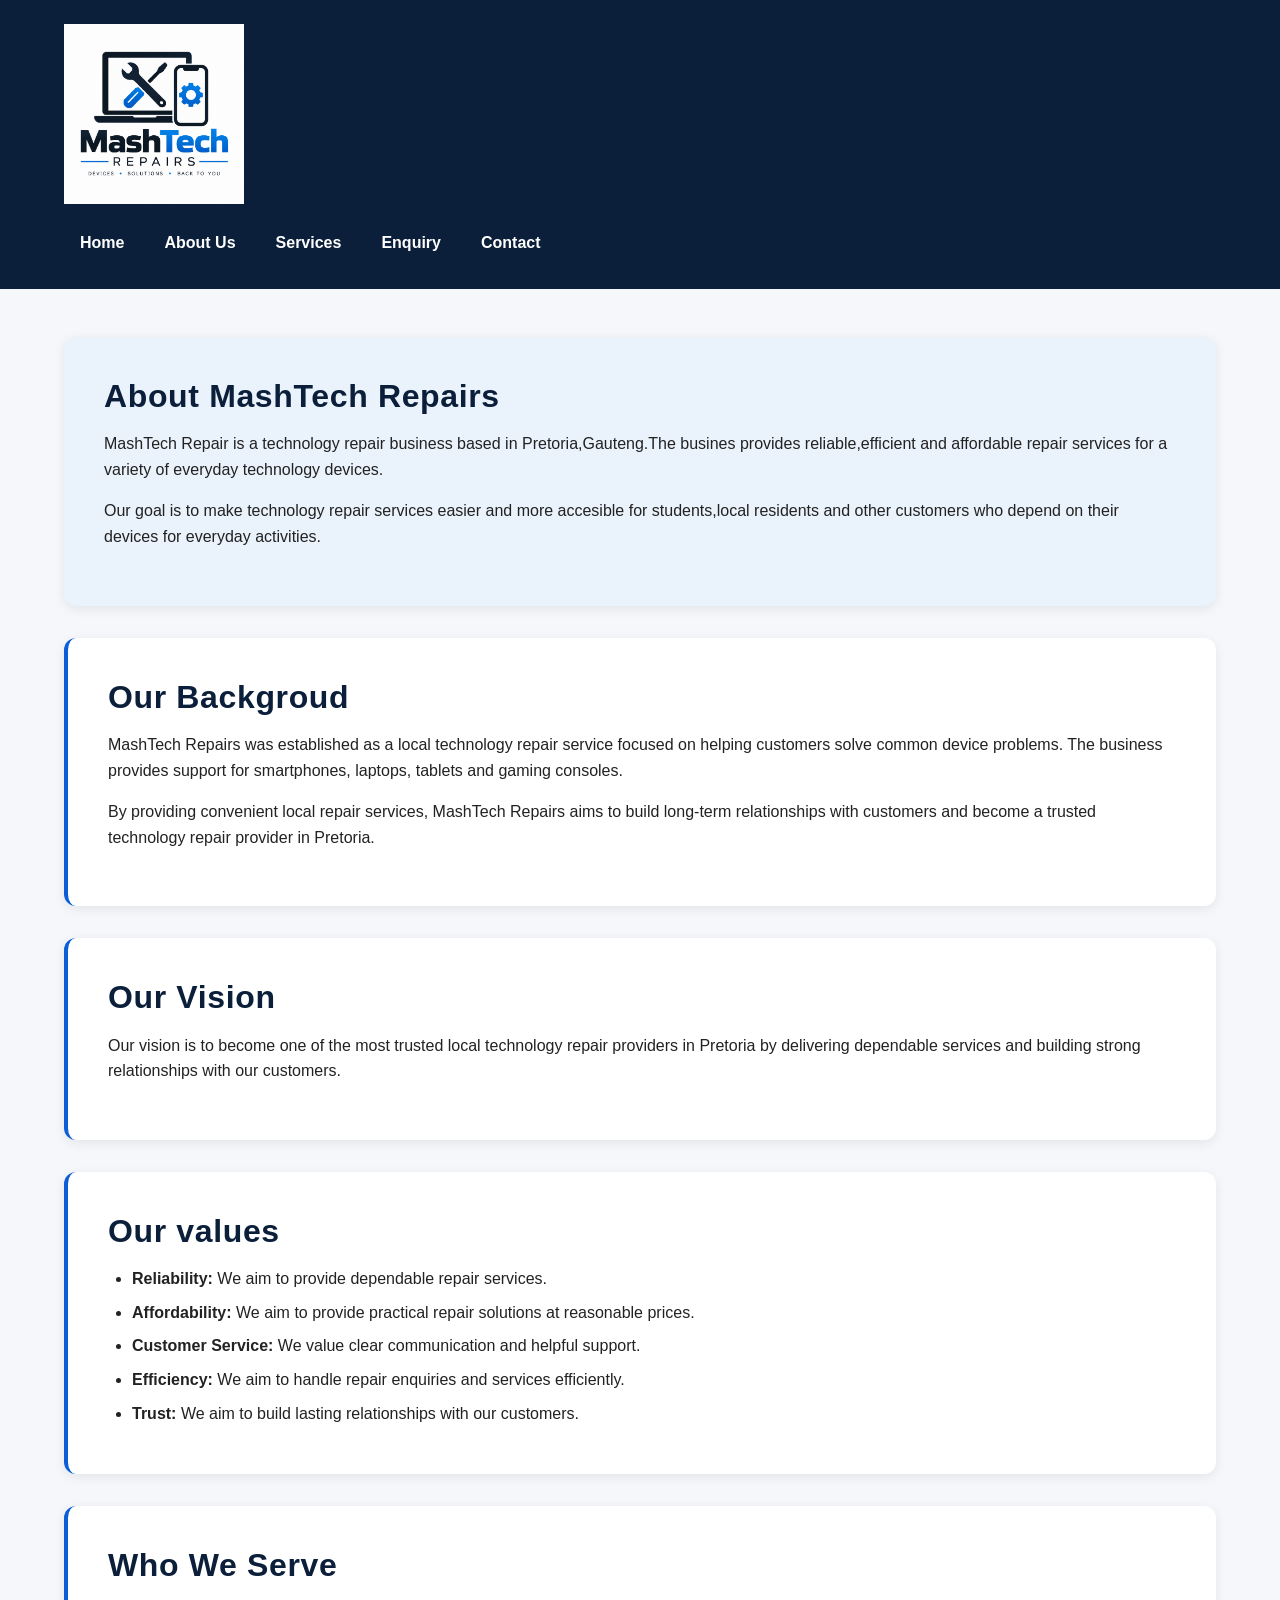
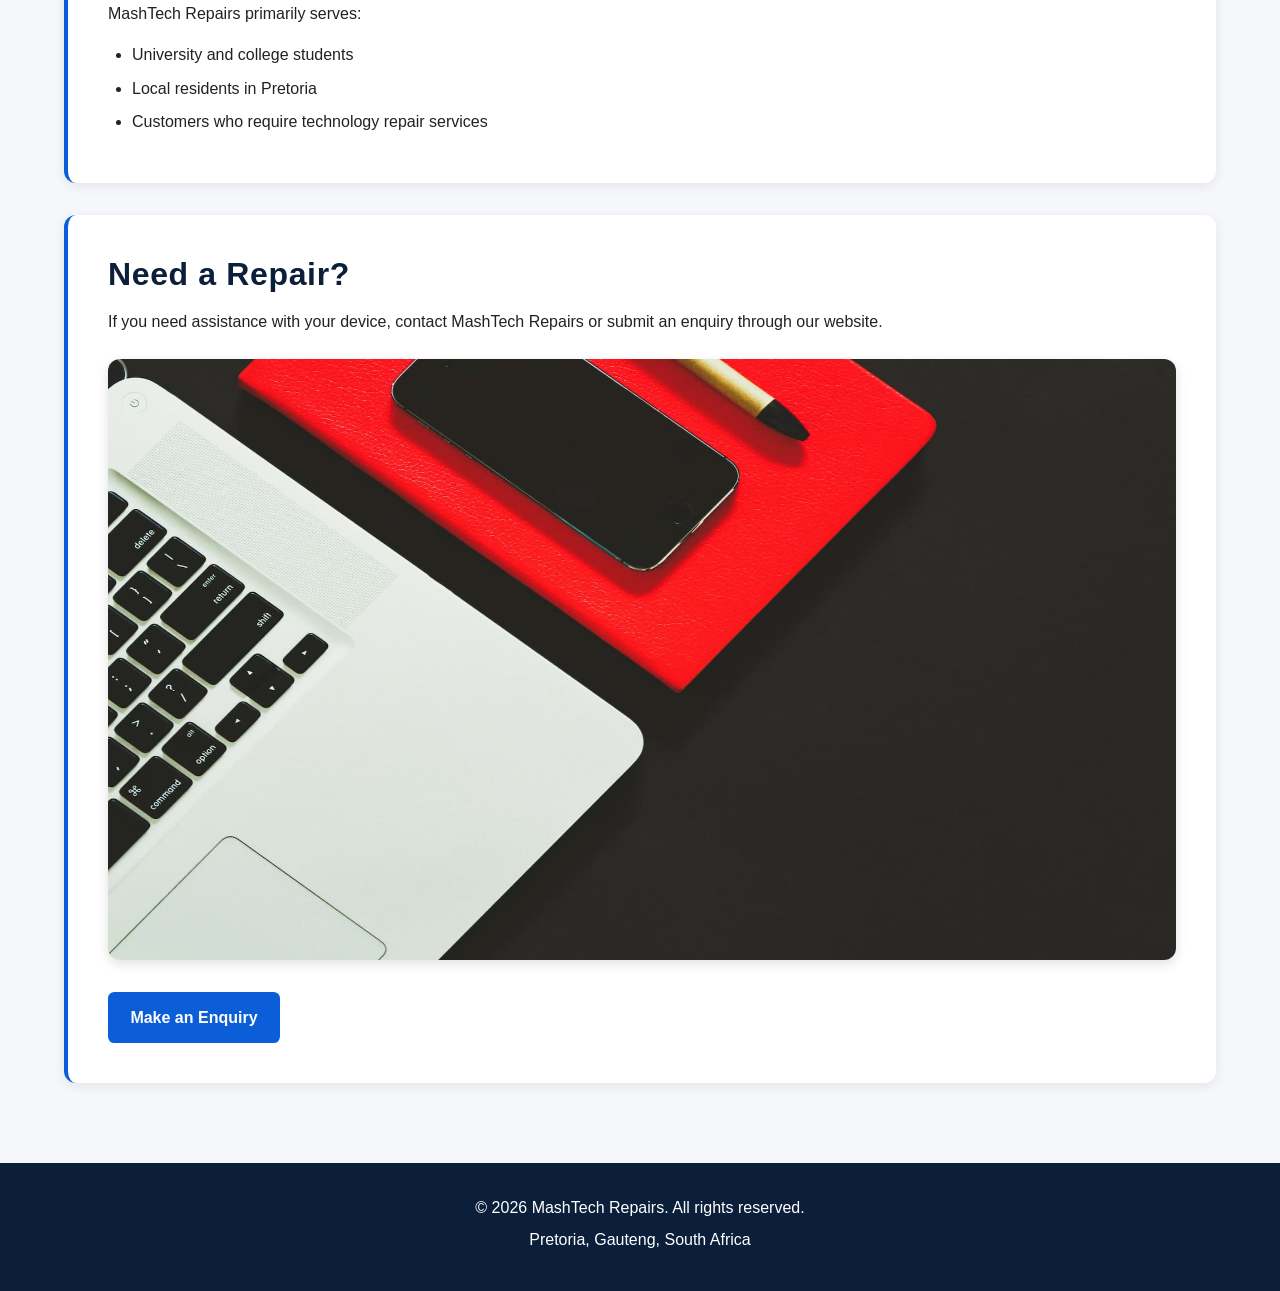
==== about.html @ 8fb37210 "Complete WEDE5020 Part 2 styling and responsive design" ====
<!DOCTYPE html>
<html lang="en">
<head>
    <meta charset="UTF-8">
    <meta name="viewport" content="width=device-width, initial-scale=1.0">
    <title>About us | MashTech Repairs</title>
    <link rel="stylesheet" href="css_assets/subpages.css">
</head>
<body>
     
    <header>
    <a href="index.html" class="logo-link">
        <img src="_images/page/mashtech-logo.png" alt="MashTech Repairs logo">
    </a>

    <nav>
        <a href="index.html">Home</a>
        <a href="about.html">About Us</a>
        <a href="services.html">Services</a>
        <a href="enquiry.html">Enquiry</a>
        <a href="contact.html">Contact</a>
    </nav>
</header>

   <main>

    <section>
        <h2>About MashTech Repairs</h2>

        <p>
             MashTech Repair is a technology repair business based in
             Pretoria,Gauteng.The busines provides reliable,efficient 
             and affordable repair services for a variety of everyday 
             technology devices. 
        </p>

        <p>
            Our goal is to make technology repair services easier and more
            accesible for students,local residents and other customers 
            who depend on their devices for everyday activities.
        </p>
    </section>

    <section>
         <h2>Our Backgroud</h2>

         <p>
                MashTech Repairs was established as a local technology repair
                service focused on helping customers solve common device
                problems. The business provides support for smartphones,
                laptops, tablets and gaming consoles.
         </p>
        
         <p>
                By providing convenient local repair services, MashTech Repairs
                aims to build long-term relationships with customers and become
                a trusted technology repair provider in Pretoria.
         </p>
     </section>

     <section>
        <h2>Our Vision</h2>

        <p>
                Our vision is to become one of the most trusted local technology
                repair providers in Pretoria by delivering dependable services
                and building strong relationships with our customers. 
        </p>
     </section>

     <section>
        <h2>Our values</h2>
            
            <ul>
                <li><strong>Reliability:</strong> We aim to provide dependable repair services.</li>

                <li><strong>Affordability:</strong> We aim to provide practical repair solutions at reasonable prices.</li>

                <li><strong>Customer Service:</strong> We value clear communication and helpful support.</li>

                <li><strong>Efficiency:</strong> We aim to handle repair enquiries and services efficiently.</li>

                <li><strong>Trust:</strong> We aim to build lasting relationships with our customers.</li>
            </ul>
        </section>

        <section>
        <h2>Who We Serve</h2>

            <p>
                MashTech Repairs primarily serves:
            </p>

            <ul>
                <li>University and college students</li>
                <li>Local residents in Pretoria</li>
                <li>Customers who require technology repair services</li>
            </ul>
        </section>

        <section>

    <h2>Need a Repair?</h2>

    <p>
        If you need assistance with your device, contact MashTech
        Repairs or submit an enquiry through our website.
    </p>

    <picture>
    <source
        media="(max-width: 600px)"
        srcset="_images/page/about-technology-480.jpg"
    >

    <source
        media="(max-width: 1023px)"
        srcset="_images/page/about-technology-960.jpg"
    >

    <img
        src="_images/page/about-technology-1920.jpg"
        srcset="
            _images/page/about-technology-480.jpg 480w,
            _images/page/about-technology-960.jpg 960w,
            _images/page/about-technology-1920.jpg 1920w
        "
        sizes="(max-width: 600px) 94vw,
               (max-width: 1023px) 92vw,
               90vw"
        alt="Laptop and smartphone used for technology services"
    >
</picture>

    <a href="enquiry.html">Make an Enquiry</a>
</section>

    </main>

    <footer>
        <p>&copy; 2026 MashTech Repairs. All rights reserved.</p>
        <p>Pretoria, Gauteng, South Africa</p>
    </footer>

</body>
</html>
---- css_assets/subpages.css ----
* {
    margin: 0;
    padding: 0;
    box-sizing: border-box;
}

html {
    scroll-behavior: smooth;
}

body {
    font-family: Arial, Helvetica, sans-serif;
    font-size: 1rem;
    line-height: 1.6;
    color: #222222;
    background-color: #f5f7fa;
}


img {
    max-width: 100%;
    height: auto;
    display: block;
}

main img {
    width: 100%;
    max-width: 100%;
    height: auto;
    margin: 1.5rem auto;
    border-radius: 0.75rem;
    box-shadow: 0 4px 12px rgba(0, 0, 0, 0.12);
}

a {
    color: #0b5ed7;
    text-decoration: none;
}

a:hover {
    text-decoration: underline;
}

a:focus {
    outline: 3px solid #ffbf47;
    outline-offset: 3px;
}

a:active {
    color: #063b88;
}


header {
    background-color: #0b1f3a;
    color: #ffffff;
    padding: 1.5rem 5%;
}

header h1 {
    font-size: 2rem;
    font-weight: 700;
    letter-spacing: 0.05em;
}


nav {
    display: flex;
    flex-wrap: wrap;
    gap: 0.5rem;
    margin-top: 1rem;
}

nav a {
    color: #ffffff;
    padding: 0.6rem 1rem;
    border-radius: 0.4rem;
    font-weight: 600;
}

nav a:hover {
    background-color: #174a82;
    text-decoration: none;
}

nav a:focus {
    outline: 3px solid #ffbf47;
    outline-offset: 2px;
}

nav a:active {
    background-color: #08203d;
}


main {
    width: 90%;
    max-width: 1200px;
    margin: 0 auto;
    padding: 3rem 0;
}

main section {
    background-color: #ffffff;
    margin-bottom: 2rem;
    padding: 2.5rem;
    border-radius: 0.75rem;
    box-shadow: 0 3px 12px rgba(0, 0, 0, 0.08);
}

main section:first-child {
    background-color: #eaf2fb;
}

h2 {
    color: #0b1f3a;
    font-size: 2rem;
    line-height: 1.2;
    margin-bottom: 1rem;
    letter-spacing: 0.02em;
}

p {
    margin-bottom: 1rem;
}

ul {
    padding-left: 1.5rem;
}

li {
    margin-bottom: 0.5rem;
}


main section:not(:first-child) {
    border-left: 4px solid #0b5ed7;
}

main section:not(:first-child):hover {
    box-shadow: 0 5px 16px rgba(0, 0, 0, 0.1);
}


main section a {
    display: inline-block;
    background-color: #0b5ed7;
    color: #ffffff;
    padding: 0.8rem 1.4rem;
    margin-top: 0.5rem;
    border-radius: 0.4rem;
    font-weight: 700;
}

main section a:hover {
    background-color: #063b88;
    text-decoration: none;
    transform: translateY(-2px);
}

main section a:focus {
    outline: 3px solid #ffbf47;
    outline-offset: 3px;
}

main section a:active {
    transform: translateY(0);
}


form {
    display: flex;
    flex-direction: column;
    gap: 1rem;
}

fieldset {
    border: 1px solid #cbd5e1;
    border-radius: 0.6rem;
    padding: 1.5rem;
    background-color: #f8fafc;
}

legend {
    color: #0b1f3a;
    font-weight: 700;
    padding: 0 0.5rem;
}

label {
    display: block;
    font-weight: 600;
    margin-bottom: 0.4rem;
}

input,
select,
textarea {
    width: 100%;
    padding: 0.75rem;
    border: 1px solid #aeb9c6;
    border-radius: 0.4rem;
    font-family: inherit;
    font-size: 1rem;
    background-color: #ffffff;
}

textarea {
    resize: vertical;
    min-height: 140px;
}

input:focus,
select:focus,
textarea:focus {
    border-color: #0b5ed7;
    outline: 3px solid rgba(11, 94, 215, 0.2);
}

button {
    padding: 0.8rem 1.4rem;
    border: none;
    border-radius: 0.4rem;
    background-color: #0b5ed7;
    color: #ffffff;
    font-size: 1rem;
    font-weight: 700;
    cursor: pointer;
}

button:hover {
    background-color: #063b88;
}

button:focus {
    outline: 3px solid #ffbf47;
    outline-offset: 3px;
}

button:active {
    transform: translateY(1px);
}

button[type="reset"] {
    background-color: #64748b;
}

button[type="reset"]:hover {
    background-color: #475569;
}


footer {
    background-color: #0b1f3a;
    color: #ffffff;
    text-align: center;
    padding: 2rem 5%;
}

footer p {
    margin-bottom: 0.4rem;
}


@media (max-width: 1023px) {

    header {
        padding: 1.25rem 4%;
    }

    header h1 {
        font-size: 1.8rem;
    }

    main {
        width: 92%;
        padding: 2.5rem 0;
    }

    main section {
        padding: 2rem;
    }

    h2 {
        font-size: 1.8rem;
    }

    input,
    select,
    textarea {
        font-size: 1rem;
    }
}


@media (max-width: 600px) {

    body {
        font-size: 0.95rem;
    }

    header {
        text-align: center;
        padding: 1rem 5%;
    }

    header h1 {
        font-size: 1.5rem;
    }

    nav {
        flex-direction: column;
        gap: 0.25rem;
    }

    nav a {
        display: block;
        width: 100%;
        padding: 0.7rem;
        background-color: #174a82;
    }

    main {
        width: 94%;
        padding: 1.5rem 0;
    }

    main section {
        padding: 1.5rem;
        margin-bottom: 1.25rem;
    }

    h2 {
        font-size: 1.5rem;
    }

    main section a {
        width: 100%;
        text-align: center;
    }

    fieldset {
        padding: 1rem;
    }

    input,
    select,
    textarea {
        font-size: 1rem;
    }

    button {
        width: 100%;
    }

    footer {
        padding: 1.5rem 5%;
    }
}

picture {
    display: block;
    width: 100%;
    margin: 1.5rem auto;
}

picture img {
    width: 100%;
    height: auto;
    border-radius: 0.75rem;
}

.logo-link {
    display: block;
}

.logo-link img {
    width: 180px;
    height: auto;
    margin: 0;
}
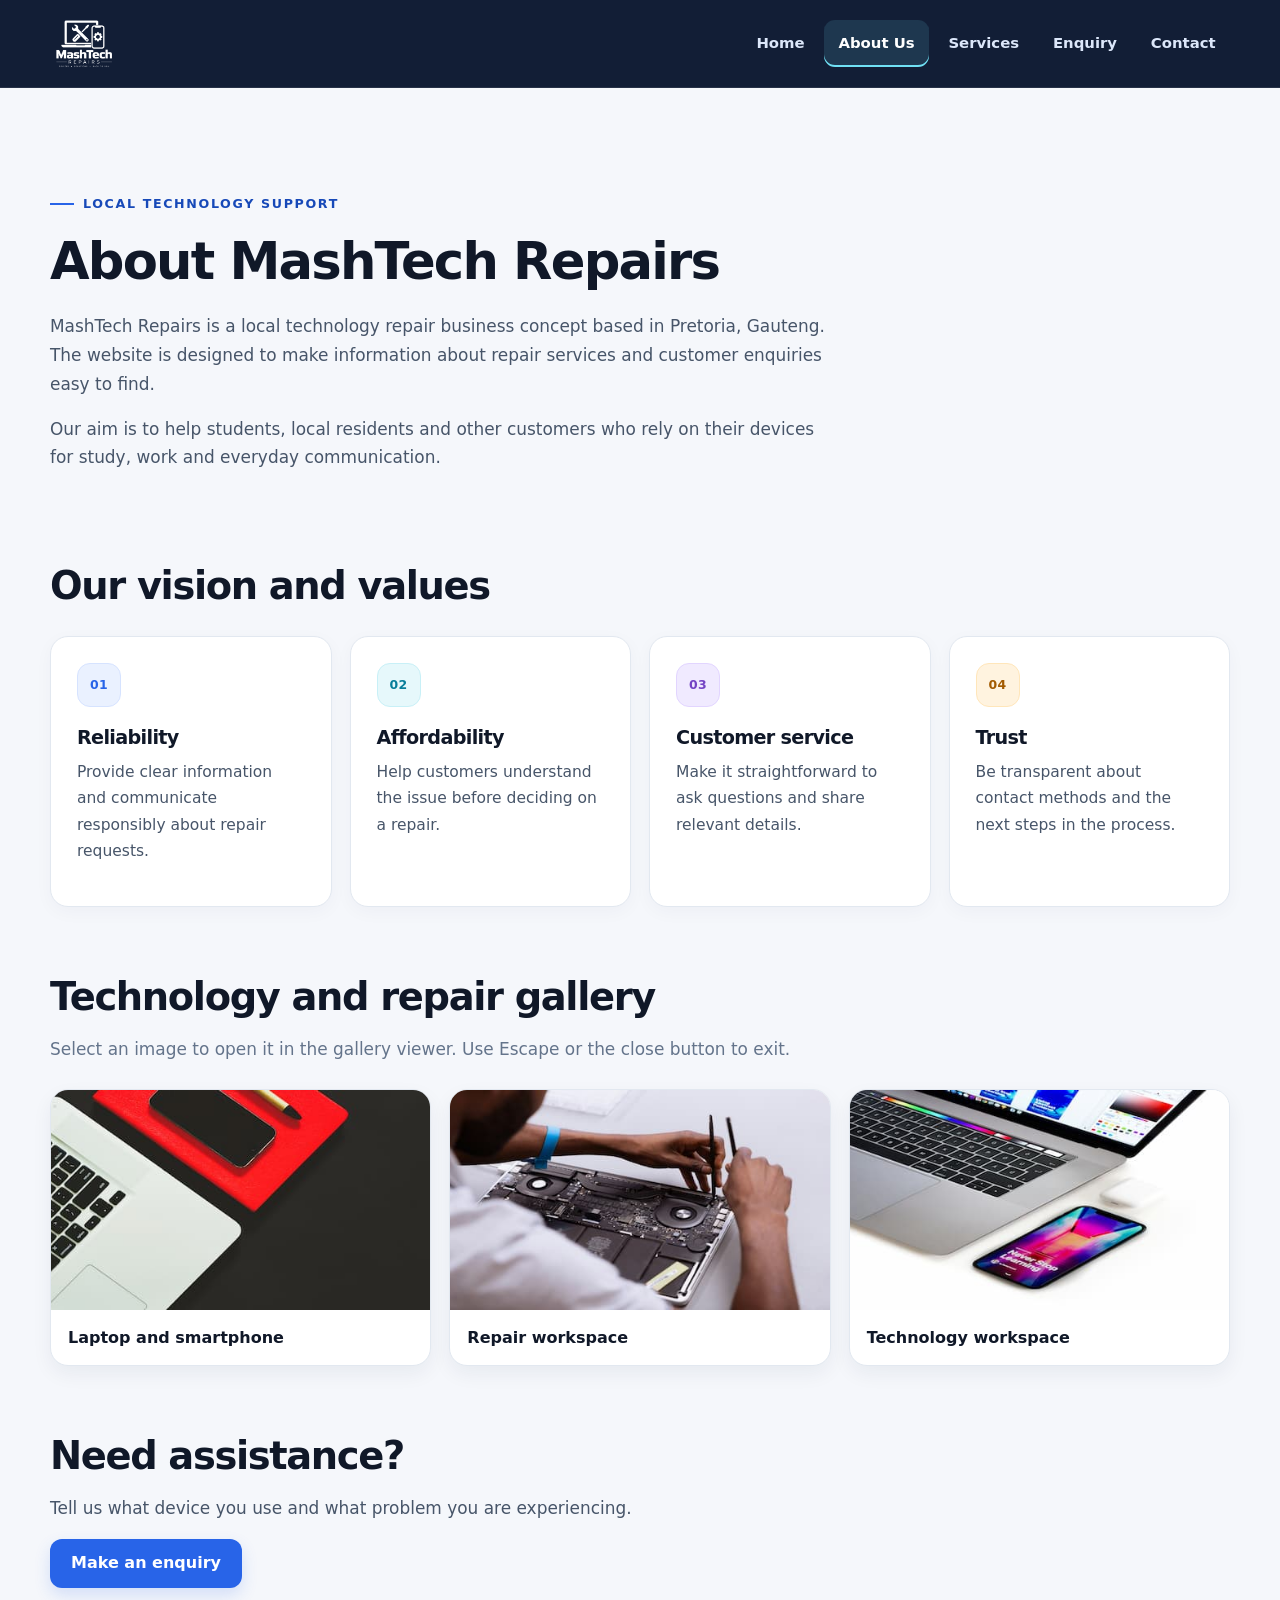
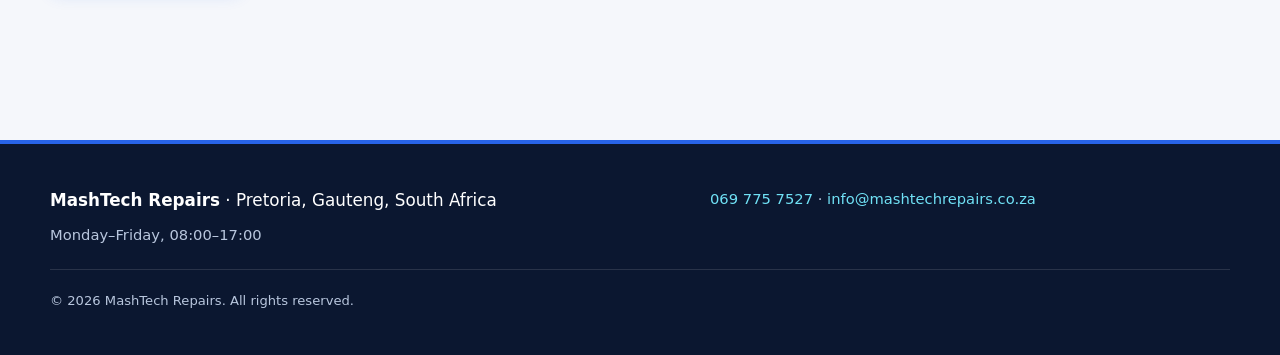
==== commit 5fc9b89e: "Complete WEDE5020 Part 3 website improvements" ====
--- a/about.html
+++ b/about.html
@@ -1,146 +1,49 @@
 <!DOCTYPE html>
-<html lang="en">
+
+<html lang="en-ZA">
 <head>
-    <meta charset="UTF-8">
-    <meta name="viewport" content="width=device-width, initial-scale=1.0">
-    <title>About us | MashTech Repairs</title>
-    <link rel="stylesheet" href="css_assets/subpages.css">
+<meta charset="utf-8"/>
+<meta content="width=device-width, initial-scale=1" name="viewport"/>
+<title>About MashTech Repairs | Pretoria</title>
+<meta content="Learn about MashTech Repairs, a local technology repair service concept serving students and residents in Pretoria, Gauteng." name="description"/>
+<meta content="technology repairs Pretoria, smartphone repairs, laptop repairs, tablet repairs, gaming console diagnostics" name="keywords"/>
+<meta content="website" property="og:type"/>
+<meta content="About MashTech Repairs | Pretoria" property="og:title"/>
+<meta content="Learn about MashTech Repairs, a local technology repair service concept serving students and residents in Pretoria, Gauteng." property="og:description"/>
+<meta content="index,follow" name="robots"/>
+<meta content="#0b1f3a" name="theme-color"/>
+<link href="css_assets/site.css" rel="stylesheet"/>
 </head>
 <body>
-     
-    <header>
-    <a href="index.html" class="logo-link">
-        <img src="_images/page/mashtech-logo.png" alt="MashTech Repairs logo">
-    </a>
-
-    <nav>
-        <a href="index.html">Home</a>
-        <a href="about.html">About Us</a>
-        <a href="services.html">Services</a>
-        <a href="enquiry.html">Enquiry</a>
-        <a href="contact.html">Contact</a>
-    </nav>
+<a class="skip-link" href="#main-content">Skip to main content</a>
+<header>
+<a aria-label="MashTech Repairs home" class="logo-link" href="index.html"><img alt="MashTech Repairs" decoding="async" height="500" src="_images/page/mashtech-transparent-logo.png" width="500"/></a>
+<button aria-controls="primary-navigation" aria-expanded="false" class="menu-toggle" type="button">Menu <span aria-hidden="true">☰</span></button>
+<nav aria-label="Main navigation" id="primary-navigation">
+<a href="index.html">Home</a>
+<a aria-current="page" href="about.html">About Us</a>
+<a href="services.html">Services</a>
+<a href="enquiry.html">Enquiry</a>
+<a href="contact.html">Contact</a>
+</nav>
 </header>
-
-   <main>
-
-    <section>
-        <h2>About MashTech Repairs</h2>
-
-        <p>
-             MashTech Repair is a technology repair business based in
-             Pretoria,Gauteng.The busines provides reliable,efficient 
-             and affordable repair services for a variety of everyday 
-             technology devices. 
-        </p>
-
-        <p>
-            Our goal is to make technology repair services easier and more
-            accesible for students,local residents and other customers 
-            who depend on their devices for everyday activities.
-        </p>
-    </section>
-
-    <section>
-         <h2>Our Backgroud</h2>
-
-         <p>
-                MashTech Repairs was established as a local technology repair
-                service focused on helping customers solve common device
-                problems. The business provides support for smartphones,
-                laptops, tablets and gaming consoles.
-         </p>
-        
-         <p>
-                By providing convenient local repair services, MashTech Repairs
-                aims to build long-term relationships with customers and become
-                a trusted technology repair provider in Pretoria.
-         </p>
-     </section>
-
-     <section>
-        <h2>Our Vision</h2>
-
-        <p>
-                Our vision is to become one of the most trusted local technology
-                repair providers in Pretoria by delivering dependable services
-                and building strong relationships with our customers. 
-        </p>
-     </section>
-
-     <section>
-        <h2>Our values</h2>
-            
-            <ul>
-                <li><strong>Reliability:</strong> We aim to provide dependable repair services.</li>
-
-                <li><strong>Affordability:</strong> We aim to provide practical repair solutions at reasonable prices.</li>
-
-                <li><strong>Customer Service:</strong> We value clear communication and helpful support.</li>
-
-                <li><strong>Efficiency:</strong> We aim to handle repair enquiries and services efficiently.</li>
-
-                <li><strong>Trust:</strong> We aim to build lasting relationships with our customers.</li>
-            </ul>
-        </section>
-
-        <section>
-        <h2>Who We Serve</h2>
-
-            <p>
-                MashTech Repairs primarily serves:
-            </p>
-
-            <ul>
-                <li>University and college students</li>
-                <li>Local residents in Pretoria</li>
-                <li>Customers who require technology repair services</li>
-            </ul>
-        </section>
-
-        <section>
-
-    <h2>Need a Repair?</h2>
-
-    <p>
-        If you need assistance with your device, contact MashTech
-        Repairs or submit an enquiry through our website.
-    </p>
-
-    <picture>
-    <source
-        media="(max-width: 600px)"
-        srcset="_images/page/about-technology-480.jpg"
-    >
-
-    <source
-        media="(max-width: 1023px)"
-        srcset="_images/page/about-technology-960.jpg"
-    >
-
-    <img
-        src="_images/page/about-technology-1920.jpg"
-        srcset="
-            _images/page/about-technology-480.jpg 480w,
-            _images/page/about-technology-960.jpg 960w,
-            _images/page/about-technology-1920.jpg 1920w
-        "
-        sizes="(max-width: 600px) 94vw,
-               (max-width: 1023px) 92vw,
-               90vw"
-        alt="Laptop and smartphone used for technology services"
-    >
-</picture>
-
-    <a href="enquiry.html">Make an Enquiry</a>
-</section>
-
-    </main>
-
-    <footer>
-        <p>&copy; 2026 MashTech Repairs. All rights reserved.</p>
-        <p>Pretoria, Gauteng, South Africa</p>
-    </footer>
-
+<main id="main-content">
+<section><p class="eyebrow">Local technology support</p><h1>About MashTech Repairs</h1><p>MashTech Repairs is a local technology repair business concept based in Pretoria, Gauteng. The website is designed to make information about repair services and customer enquiries easy to find.</p><p>Our aim is to help students, local residents and other customers who rely on their devices for study, work and everyday communication.</p></section>
+<section><h2>Our vision and values</h2><div class="card-grid"><article class="service-card"><h3>Reliability</h3><p>Provide clear information and communicate responsibly about repair requests.</p></article><article class="service-card"><h3>Affordability</h3><p>Help customers understand the issue before deciding on a repair.</p></article><article class="service-card"><h3>Customer service</h3><p>Make it straightforward to ask questions and share relevant details.</p></article><article class="service-card"><h3>Trust</h3><p>Be transparent about contact methods and the next steps in the process.</p></article></div></section>
+<section><h2>Technology and repair gallery</h2><p class="muted">Select an image to open it in the gallery viewer. Use Escape or the close button to exit.</p><div class="gallery-grid" data-gallery="">
+<button class="gallery-item" data-caption="Laptop and smartphone used for technology services" data-full-image="_images/page/about-technology-1920.jpg" type="button"><img alt="Laptop and smartphone on a workspace" decoding="async" height="270" loading="lazy" src="_images/page/about-technology-480.jpg" width="480"/><span>Laptop and smartphone</span></button>
+<button class="gallery-item" data-caption="Computer hardware being inspected" data-full-image="_images/page/services-repair-1920.jpg" type="button"><img alt="Computer hardware and repair workspace" decoding="async" height="270" loading="lazy" src="_images/page/services-repair-480.jpg" width="480"/><span>Repair workspace</span></button>
+<button class="gallery-item" data-caption="Technology workspace with laptop and phone" data-full-image="_images/page/contact-technology-1920.jpg" type="button"><img alt="Laptop and phone on a technology workspace" decoding="async" height="270" loading="lazy" src="_images/page/contact-technology-480.jpg" width="480"/><span>Technology workspace</span></button>
+</div></section>
+<section><h2>Need assistance?</h2><p>Tell us what device you use and what problem you are experiencing.</p><a class="button" href="enquiry.html">Make an enquiry</a></section>
+<div aria-label="Image viewer" aria-modal="true" class="lightbox" data-lightbox="" hidden="" role="dialog"><button aria-label="Close image viewer" class="lightbox-close" data-lightbox-close="" type="button">Close ✕</button><figure><img alt="" data-lightbox-image="" src=""/><figcaption data-lightbox-caption=""></figcaption></figure></div>
+</main>
+<footer>
+<p><strong>MashTech Repairs</strong> · Pretoria, Gauteng, South Africa</p>
+<p><a href="tel:+27697757527">069 775 7527</a> · <a href="mailto:info@mashtechrepairs.co.za">info@mashtechrepairs.co.za</a></p>
+<p>Monday–Friday, 08:00–17:00</p>
+<p>© <span data-current-year="">2026</span> MashTech Repairs. All rights reserved.</p>
+</footer>
+<script defer="" src="js_assets/subpages.js"></script>
 </body>
 </html>
--- a/css_assets/site.css
+++ b/css_assets/site.css
@@ -0,0 +1,25 @@
+/* MashTech Repairs — shared responsive design system */
+:root{--ink:#101828;--navy:#0b1730;--navy-2:#11274a;--blue:#2864e8;--blue-2:#1749b8;--cyan:#70e1f5;--paper:#f5f7fb;--white:#fff;--muted:#64748b;--line:#e2e8f0;--soft:#eaf1ff;--radius:22px;--shadow:0 18px 50px rgba(15,35,75,.10);--max:1180px}
+*{box-sizing:border-box;margin:0;padding:0}html{scroll-behavior:smooth;scroll-padding-top:90px}body{font-family:Inter,ui-sans-serif,system-ui,-apple-system,BlinkMacSystemFont,"Segoe UI",sans-serif;font-size:16px;line-height:1.7;color:var(--ink);background:var(--paper);-webkit-font-smoothing:antialiased}img{display:block;max-width:100%;height:auto}a{color:var(--blue-2);text-decoration:none}a:hover{text-decoration:underline}button,input,select,textarea{font:inherit}button,a,input,select,textarea{touch-action:manipulation}a:focus-visible,button:focus-visible,input:focus-visible,select:focus-visible,textarea:focus-visible{outline:3px solid #f59e0b;outline-offset:3px}.skip-link{position:absolute;left:1rem;top:-5rem;z-index:1000;padding:.7rem 1rem;background:white;border-radius:10px}.skip-link:focus{top:1rem}
+header{position:sticky;top:0;z-index:100;background:rgba(11,23,48,.97);backdrop-filter:blur(16px);color:white;border-bottom:1px solid rgba(255,255,255,.09);padding:0 max(24px,calc((100% - var(--max))/2));min-height:88px;display:flex;align-items:center;justify-content:space-between;gap:28px}.logo-link{display:flex;align-items:center;flex-shrink:0}.logo-link img{width:170px;max-height:68px;object-fit:contain;object-position:left center;filter:brightness(0) invert(1)}.menu-toggle{display:none;background:transparent;border:1px solid rgba(255,255,255,.25);color:#fff;border-radius:12px;padding:.6rem .85rem;font-weight:700;cursor:pointer}nav{display:flex;align-items:center;justify-content:flex-end;gap:5px}nav a{color:#dce7fa;padding:.65rem .9rem;border-radius:11px;font-size:.93rem;font-weight:650;white-space:nowrap;transition:background .2s,color .2s}nav a:hover,nav a[aria-current="page"]{background:rgba(112,225,245,.13);color:white;text-decoration:none}nav a[aria-current="page"]{box-shadow:inset 0 -2px var(--cyan)}
+main{width:min(calc(100% - 48px),var(--max));margin:0 auto;padding:64px 0 84px}main>section{margin-bottom:68px}main>section:last-child{margin-bottom:0}h1,h2,h3{line-height:1.14;letter-spacing:-.035em;color:var(--ink)}h1{font-size:clamp(2.45rem,5vw,4.6rem);font-weight:800;max-width:850px;margin:0 0 22px}h2{font-size:clamp(1.65rem,3vw,2.45rem);font-weight:780;margin-bottom:16px}h3{font-size:1.25rem;font-weight:750;margin-bottom:10px}p{margin:0 0 16px;color:#475569}main>section>p{max-width:790px;font-size:1.06rem} .muted,small{color:var(--muted)}.eyebrow,.muted:first-child{font-size:.79rem;font-weight:800;letter-spacing:.13em;text-transform:uppercase;color:var(--blue-2)}.eyebrow{display:inline-flex;align-items:center;gap:9px;margin-bottom:17px}.eyebrow:before{content:"";width:24px;height:2px;background:var(--blue)}
+.hero-grid{position:relative;display:grid;grid-template-columns:1.04fr .96fr;align-items:center;gap:clamp(30px,5vw,72px);padding:clamp(28px,5vw,62px);margin-top:4px;background:linear-gradient(130deg,#fff 0%,#f0f5ff 100%);border:1px solid #e1e9f8;border-radius:30px;overflow:hidden;box-shadow:var(--shadow)}.hero-grid:after{content:"";position:absolute;width:340px;height:340px;right:-180px;top:-190px;border:1px solid #c6d8ff;border-radius:50%;box-shadow:0 0 0 35px rgba(40,100,232,.035),0 0 0 70px rgba(40,100,232,.025);pointer-events:none}.hero-grid .muted{font-size:.8rem;font-weight:800;letter-spacing:.13em;text-transform:uppercase;color:var(--blue-2);margin-bottom:16px}.hero-grid h1{font-size:clamp(2.7rem,5vw,4.6rem);line-height:1.03;max-width:620px}.hero-grid p:not(.muted){font-size:1.12rem;max-width:540px;line-height:1.8}.hero-grid picture{position:relative;z-index:1}.hero-grid picture img{width:100%;height:440px;object-fit:cover;border-radius:22px;box-shadow:0 20px 45px rgba(9,24,53,.2)}
+.button,button[type=submit],.button-secondary{display:inline-flex;align-items:center;justify-content:center;gap:10px;min-height:49px;padding:12px 20px;border:1px solid transparent;border-radius:12px;background:var(--blue);color:#fff;font-weight:750;line-height:1.3;cursor:pointer;transition:transform .18s,background .18s,box-shadow .18s;box-shadow:0 7px 16px rgba(40,100,232,.17)}.button:hover,button[type=submit]:hover{background:var(--blue-2);transform:translateY(-2px);text-decoration:none;box-shadow:0 10px 22px rgba(40,100,232,.22)}.button-secondary{background:white;color:var(--navy);border-color:#d4deee;box-shadow:none}.button-secondary:hover{background:#eef4ff;text-decoration:none}.hero-grid .button{margin:8px 8px 0 0}.hero-grid .button-secondary{margin-top:8px}
+.card-grid{display:grid;grid-template-columns:repeat(4,minmax(0,1fr));gap:18px;margin-top:28px}.service-card{position:relative;display:flex;flex-direction:column;align-items:flex-start;padding:26px;background:#fff;border:1px solid var(--line);border-radius:18px;box-shadow:0 5px 18px rgba(15,35,75,.035);transition:transform .2s,border-color .2s,box-shadow .2s;min-width:0}.service-card:hover{transform:translateY(-4px);border-color:#bfd0fa;box-shadow:0 16px 30px rgba(15,35,75,.08)}.service-card h2,.service-card h3{font-size:1.2rem;margin-bottom:10px}.service-card p{font-size:.97rem}.service-card a{font-weight:750;margin-top:auto;padding-top:8px}.service-card ul{padding-left:1.2rem;margin:0 0 18px;color:#475569}.service-card li{margin:.25rem 0}.service-card:before{content:"";display:block;width:42px;height:42px;border-radius:13px;background:var(--soft);border:1px solid #d6e3ff;margin-bottom:20px}.service-card:nth-child(2):before{background:#e6f8fb;border-color:#c8f0f7}.service-card:nth-child(3):before{background:#f0eaff;border-color:#e2d5ff}.service-card:nth-child(4):before{background:#fff3df;border-color:#ffe6ba}
+main ol{counter-reset:steps;list-style:none;display:grid;grid-template-columns:repeat(3,1fr);gap:16px;margin:26px 0}main ol li{counter-increment:steps;background:#fff;border:1px solid var(--line);border-radius:16px;padding:22px 22px 22px 68px;position:relative;color:#475569}main ol li:before{content:counter(steps,decimal-leading-zero);position:absolute;left:20px;top:21px;font-size:1.15rem;font-weight:850;color:var(--blue)}
+main>section:has(>h1){padding:34px 0 8px}main>section:has(>h1) h1{font-size:clamp(2.4rem,4vw,3.8rem)}.form-note{padding:14px 18px;border-left:3px solid var(--blue);background:#eaf1ff;border-radius:0 12px 12px 0;font-size:.95rem!important}.search-tools{display:flex;align-items:center;gap:12px;flex-wrap:wrap;margin:22px 0 12px}.search-tools label{font-weight:750}.search-tools input[type=search]{flex:1;min-width:220px}.search-tools button{min-height:47px}.search-tools button[type=submit]{background:var(--blue)}input:not([type=radio]):not([type=checkbox]),select,textarea{width:100%;padding:12px 14px;border:1px solid #cbd5e1;border-radius:10px;background:#fff;color:var(--ink);margin:6px 0 18px;min-height:48px}textarea{resize:vertical;min-height:135px}input::placeholder,textarea::placeholder{color:#94a3b8}form{background:#fff;border:1px solid var(--line);border-radius:22px;padding:clamp(20px,4vw,38px);box-shadow:var(--shadow);max-width:900px}fieldset{border:1px solid var(--line);border-radius:15px;padding:22px;margin-bottom:22px;min-width:0}legend{padding:0 9px;font-weight:800;color:var(--navy)}form label:not(.choice-label){display:block;font-size:.94rem;font-weight:700;color:#334155;margin-top:5px}form small{display:block;margin-top:-12px;margin-bottom:18px}.choice-label{display:flex;align-items:flex-start;gap:10px;margin:12px 0;color:#334155}.choice-label input{margin-top:7px;accent-color:var(--blue);flex-shrink:0}.form-status{margin-top:20px;padding:16px;border-radius:12px;background:#e8f8ef;color:#166534;border:1px solid #b7e4c7}.form-status.form-error{background:#fff0f0;color:#9f1239;border-color:#fecdd3}.map-frame{width:100%;height:360px;border:1px solid var(--line);border-radius:18px;background:#e8edf5;margin:18px 0;box-shadow:var(--shadow)}
+.gallery-grid{display:grid;grid-template-columns:repeat(3,1fr);gap:18px;margin-top:25px}.gallery-item{overflow:hidden;text-align:left;padding:0;border:1px solid var(--line);border-radius:18px;background:#fff;color:var(--ink);cursor:pointer;box-shadow:0 8px 20px rgba(15,35,75,.06)}.gallery-item img{width:100%;height:220px;object-fit:cover;transition:transform .25s}.gallery-item:hover img{transform:scale(1.035)}.gallery-item span{display:block;padding:14px 17px;font-weight:750}.lightbox[hidden]{display:none}.lightbox{position:fixed;inset:0;z-index:1000;background:rgba(5,12,27,.92);display:grid;place-items:center;padding:24px}.lightbox figure{max-width:min(100%,1000px);max-height:90vh}.lightbox figure img{max-height:78vh;max-width:100%;width:auto;margin:auto;border-radius:14px}.lightbox figcaption{color:white;text-align:center;padding:12px}.lightbox-close{position:absolute;right:24px;top:24px;background:white;color:var(--navy);border:0;border-radius:12px;padding:10px 14px;font-weight:800;cursor:pointer}
+footer{background:var(--navy);color:#dce7fa;padding:42px max(24px,calc((100% - var(--max))/2));display:grid;grid-template-columns:1.2fr 1fr;gap:8px 36px;border-top:4px solid var(--blue)}footer p{color:#b8c6dd;margin:0;font-size:.92rem}footer p:first-child{color:white;font-size:1.05rem}footer a{color:var(--cyan)}footer p:last-child{grid-column:1/-1;padding-top:20px;margin-top:14px;border-top:1px solid rgba(255,255,255,.12);font-size:.82rem}
+[hidden]{display:none!important}.service-card[hidden]{display:none!important}::selection{background:#c9e9ff;color:var(--navy)}
+@media(max-width:1000px){header{padding:0 24px}.logo-link img{width:150px}.menu-toggle{display:inline-flex}nav{display:none;position:absolute;top:100%;left:0;right:0;padding:14px 24px 20px;background:var(--navy);border-top:1px solid rgba(255,255,255,.1);flex-direction:column;align-items:stretch;box-shadow:0 18px 24px rgba(3,10,25,.2)}nav.is-open{display:flex}nav a{padding:12px 14px}.hero-grid{grid-template-columns:1fr  .88fr;gap:28px}.hero-grid picture img{height:360px}.card-grid{grid-template-columns:repeat(2,minmax(0,1fr))}}
+@media(max-width:680px){header{min-height:76px;padding:0 18px}.logo-link img{width:140px;max-height:60px}main{width:calc(100% - 36px);padding:34px 0 54px}main>section{margin-bottom:48px}main>section:has(>h1){padding-top:14px}.hero-grid{grid-template-columns:1fr;padding:26px 22px;border-radius:22px;gap:24px}.hero-grid h1{font-size:clamp(2.45rem,11vw,3.6rem)}.hero-grid p:not(.muted){font-size:1rem}.hero-grid picture img{height:250px}.hero-grid .button,.hero-grid .button-secondary{width:100%;margin:7px 0 0}.card-grid{grid-template-columns:1fr;gap:13px}.service-card{padding:22px}.service-card:before{margin-bottom:14px}main ol{grid-template-columns:1fr;gap:12px}main ol li{padding:18px 18px 18px 62px}main ol li:before{left:18px;top:17px}.gallery-grid{grid-template-columns:1fr;gap:14px}.gallery-item img{height:230px}form{padding:18px;border-radius:17px}fieldset{padding:16px}.search-tools{align-items:stretch}.search-tools label{width:100%}.search-tools input[type=search]{min-width:0;width:100%}.search-tools button{flex:1}footer{grid-template-columns:1fr;padding:34px 20px;gap:9px}footer p:last-child{grid-column:auto}.map-frame{height:280px}}
+@media(prefers-reduced-motion:reduce){*,*::before,*::after{scroll-behavior:auto!important;transition:none!important;animation:none!important}}
+.service-card:before{content:"01";display:grid;place-items:center;font-size:.78rem;font-weight:900;letter-spacing:.02em;color:var(--blue);font-variant-numeric:tabular-nums}.service-card:nth-child(2):before{content:"02";color:#087e9a}.service-card:nth-child(3):before{content:"03";color:#7444c4}.service-card:nth-child(4):before{content:"04";color:#a35a00}
+
+/* Part 3: selected map area and enquiry response */
+.map-location-controls{margin-top:14px}
+.map-location-controls button[aria-pressed="true"]{background:var(--blue);color:#fff;border-color:var(--blue)}
+.map-location-controls button[aria-pressed="false"]{background:#fff;color:var(--navy);border:1px solid var(--line)}
+.enquiry-response{margin-top:14px;background:#eef5ff;color:var(--ink);border-color:#bfd4f7}
+.enquiry-response p{margin:10px 0 0}
+.form-status a{font-weight:800;text-decoration:underline}
